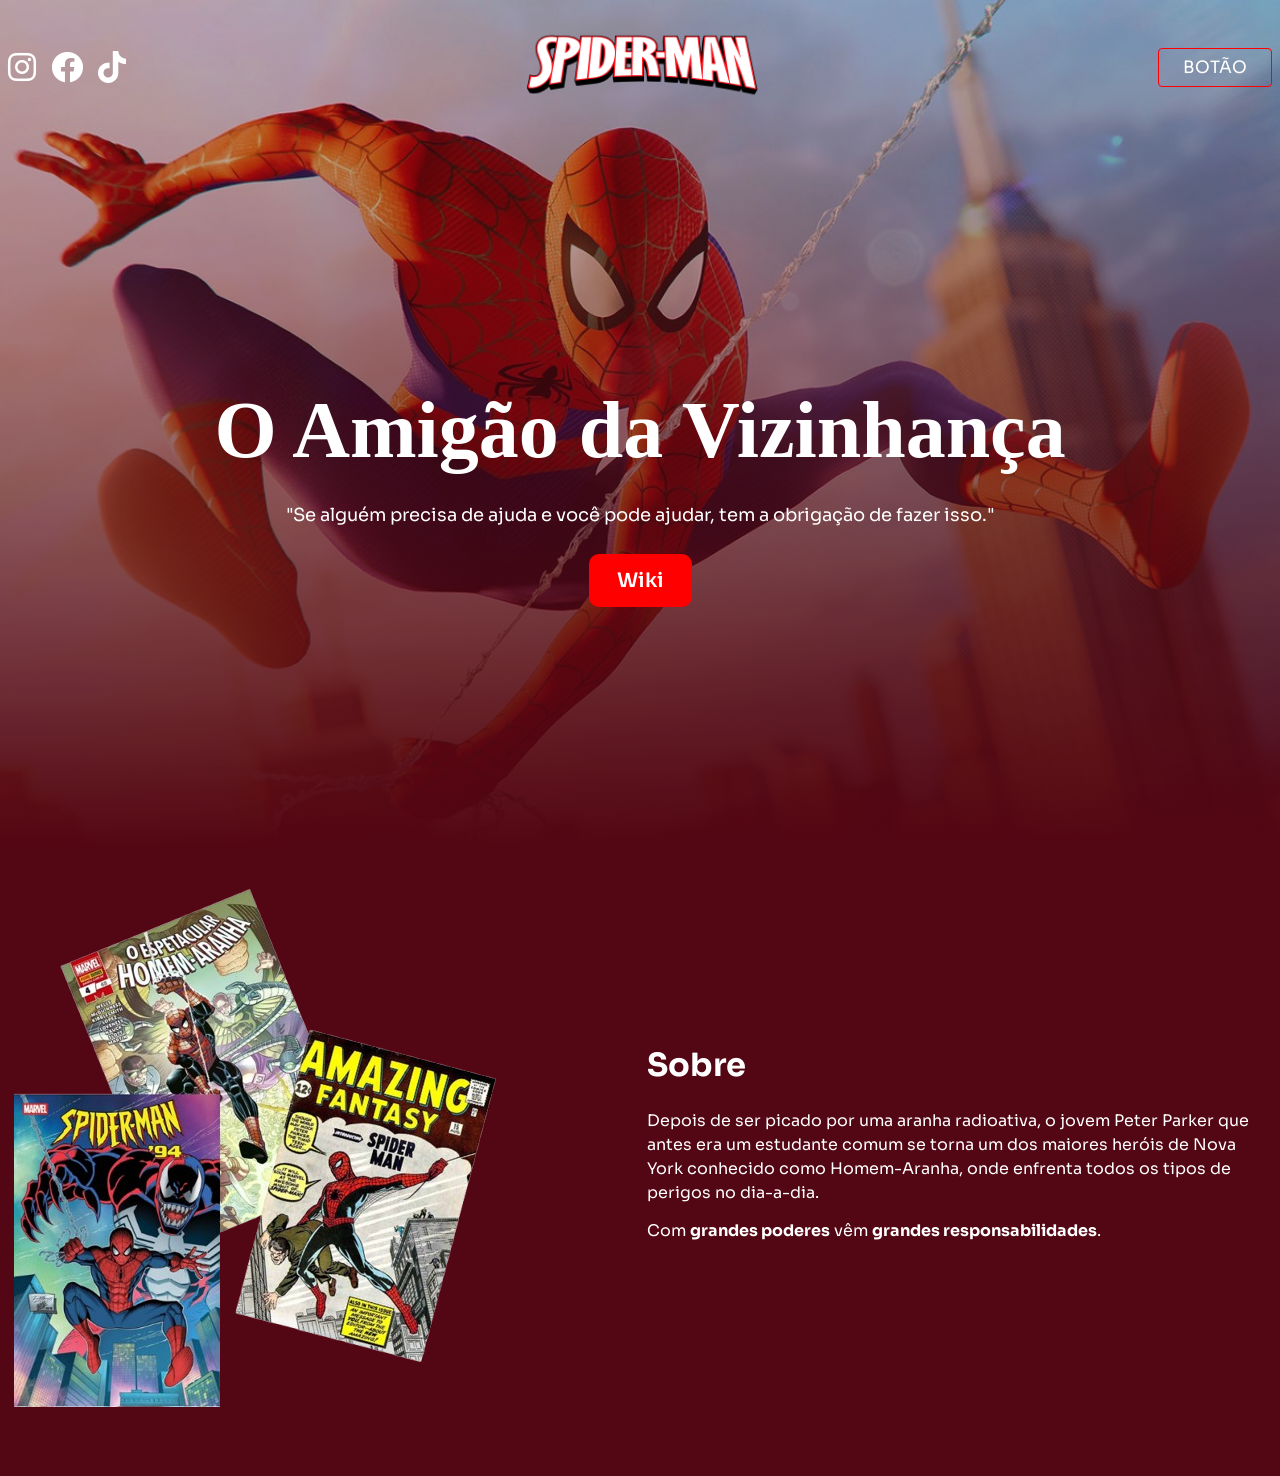
==== index.html @ e16826ea "adicionando files ao github" ====
<!DOCTYPE html>
<html lang="pt-br">
<head>
    <link rel="stylesheet" href="https://cdnjs.cloudflare.com/ajax/libs/font-awesome/6.0.0-beta3/css/all.min.css" integrity="sha512-Fo3rlrZj/k7ujTnHg4CGR2D7kSs0v4LLanw2qksYuRlEzO+tcaEPQogQ0KaoGN26/zrn20ImR1DfuLWnOo7aBA==" crossorigin="anonymous" referrerpolicy="no-referrer" />
    <link rel="stylesheet" href="style.css">
    <script src="app.js"></script>
    
    <meta charset="UTF-8">
    <meta name="viewport" content="width=device-width, initial-scale=1.0">
    
    <title>Landing Page Teste</title>
</head>

<body>
    <div class="home-page">
        <header>
            <nav class="content-header container">
                <div class="header-icone">
                    <a href="https://www.youtube.com/watch?v=dQw4w9WgXcQ" target="_blank">
                        <i class="fa-brands fa-instagram fa-2x" ></i>
                    </a>    

                    <a href="https://www.youtube.com/watch?v=dQw4w9WgXcQ" target="_blank">
                        <i class="fa-brands fa-facebook fa-2x"></i>
                    </a> 

                    <a href="https://www.youtube.com/watch?v=dQw4w9WgXcQ" target="_blank">
                        <i class="fa-brands fa-tiktok fa-2x"></i>
                    </a> 
                </div>

                <div class="header-logo">
                    <img src="assets/spider-man-logo.png" alt="logo-spider-man">
                </div>

                <div>
                    <button onclick="botao()" class="comprar" id="agora">BOTÃO</button>
                </div>
            </nav>
            
        
            <main class="wiki">
                <h1 id="amigo-vizinhanca">O Amigão da Vizinhança</h1>
                <p id="bordao">"Se alguém precisa de ajuda e você pode ajudar, tem a obrigação de fazer isso."</p>
                <a href="https://herois.fandom.com/pt-br/wiki/Homem-Aranha_(Marvel)" target="_blank" class="button-wiki">Wiki</a>
            </main>
        </header>
    </div>

        <section class="sobre">
            <div class="container miranha">
                <div>
                    <img src="/assets/quadrinhos-png.png" alt="quadrinhos-homem-aranha">
                </div>

                <div class="descricao-sobre">
                    <h2>Sobre</h2>
                    <p>Depois de ser picado por uma aranha radioativa, o jovem Peter Parker que antes era um estudante comum se torna um dos maiores heróis de Nova York conhecido como Homem-Aranha, onde enfrenta todos os tipos de perigos no dia-a-dia.</p>
                    <p>Com <strong>grandes poderes</strong> vêm <strong>grandes responsabilidades</strong>.</p>
                </div>
            </div>
        </section>
</body>
</html>
---- style.css ----
@import url('https://fonts.googleapis.com/css2?family=Sora:wght@100..800&display=swap');

* {
    margin: 0;
    padding: 0;
    box-sizing: border-box;
}

body {
    font-family: 'Sora', sans-serif;
    width: 100%;
    height: 100vh;
    position: relative;
    background-color: rgb(83, 6, 19);
}

header {
    width: 100%;
}

/* ------------------------- HEADER ----------------------- */

.content-header {
    display: flex;
    align-items: center;
    justify-content: space-between;
}

.header-logo {
    img {
        height: 130px;
    }
}

i {
    color: white;
}

.comprar {
    color: white;
     border: 1px solid red;
     padding: 8px 24px;
     border-radius: 4px;
     background-color: transparent;
     font-family: 'Sora', sans-serif;
     font-size: 17px;
}

.comprar:hover {
    background-color: rgba(5, 7, 75, 0.26);
    border-color: white;
    cursor: pointer;
}

.header-icone {
    display: flex;
    gap: 15px;
}

.header-icone a:hover {
    i {
        color: rgb(5, 7, 75);
    }
}

.home-page {
    position: relative;
}

.home-page::before {
    content: '';
    display: block;
    position: absolute;
    background-image: linear-gradient(to bottom, rgba(83, 6, 19, 0.1 ), rgb(83, 6, 19)), url(/assets/marvel-spider-man.png);
    left: 0;
    top: 0;
    width: 100%;
    height: 100%;
    z-index: -1;
    background-size: cover;
    background-repeat: no-repeat;
    background-position: 50% 0;
    opacity: 0.9;
}

.wiki {
    color: white;
    min-height: 80vh;

    display: flex;
    flex-direction: column;
    align-items: center;
    justify-content: center;
}

.container {
    max-width: 1440px;
    margin: 0 auto;
    padding: 0 8px;
}

#amigo-vizinhanca {
    font-family: cursive;
    font-size: 80px;
    text-align: center;
    line-height: 150%;
    max-width: 940px;
}

#bordao {
    font-size: 18px;
    text-align: center;
    margin: 14px 0;
}

.button-wiki {
    padding: 14px 28px;
    color: white;
    background-color: red;
    text-decoration: none;
    border-radius: 10px;
    font-size: 20px;
    border: none;
    font-weight: 600;
    margin: 14px 0;
}

.button-wiki:hover {
    background-color: rgb(5, 7, 75);
}
/* --------------------- HEADER ---------------------------- */


/* ---------------------- SOBRE --------------------------- */
.sobre {
    background-color: rgb(83, 6, 19);
    overflow: hidden;
    color: white;
}

.miranha {
    display: flex;
    justify-content: center;
    align-items: center;
    gap: 14px;
    padding: 34px 14px 64px 14px;

    img {
        max-width: 500px;
    }
}

.miranha div {
    flex: 1;
}

.descricao-sobre {
    h2 {
        font-size: 32px;
        margin-bottom: 24px;
    }

    p {
        font-size: 16px;
        margin-bottom: 14px;
        line-height: 150%;
    }
}
/* ----------------------- SOBRE ----------------------------- */





@media screen and (max-width: 770px){
    .content-header {
        width: 100%;
        flex-direction: column;
        align-items: center;
        justify-content: center;
        margin: 0;

        i {
            margin-top: 16px ;
            font-size: 34px;
        }
    }

    .miranha {
        flex-direction: column;
    }
}

@media screen and (max-width: 700px) {
    .wiki {
        min-height: 60vh;

        #amigo-vizinhanca {
            font-size: 40px;
            padding: 0 14px;
            width: 100%;
        }

        #bordao {
            font-size: 15px;
        }
    }
}
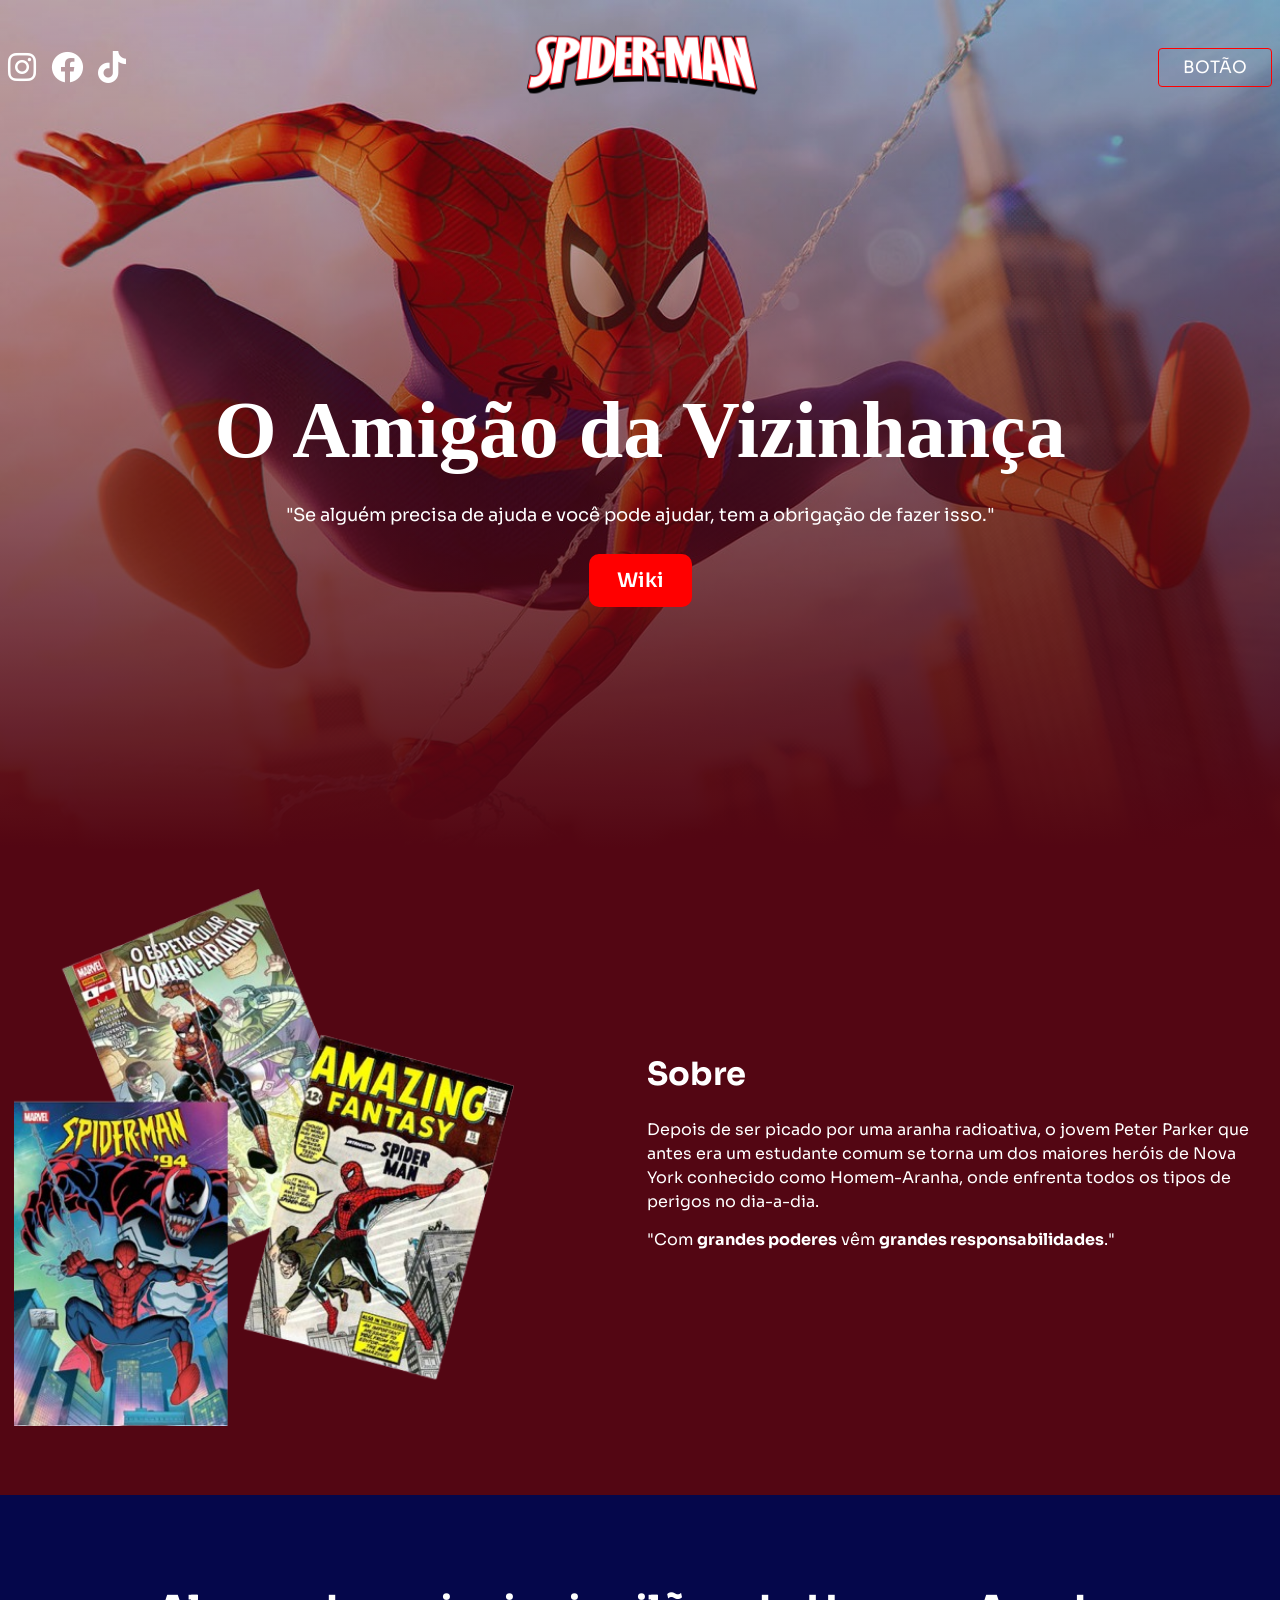
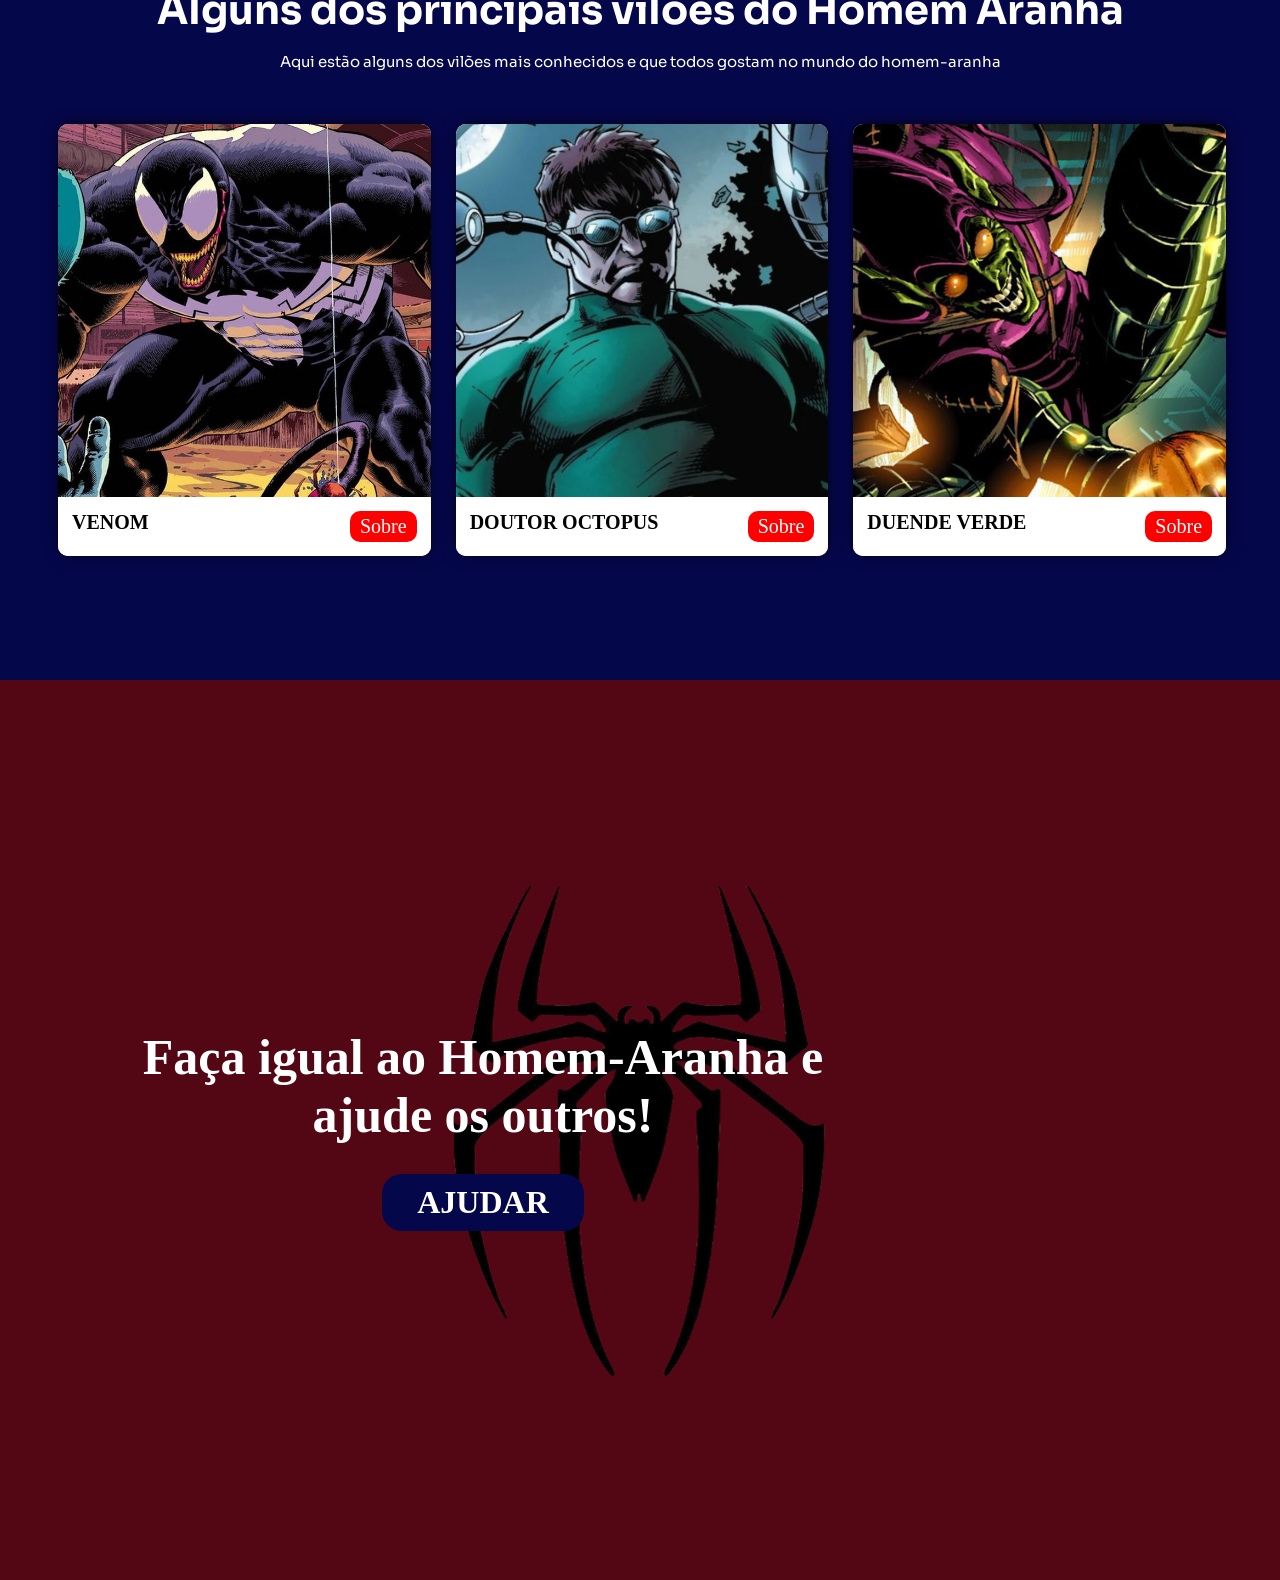
==== commit 346f3742: "Adicionado mais duas sections e 3 imagens" ====
--- a/index.html
+++ b/index.html
@@ -13,6 +13,7 @@
 
 <body>
     <div class="home-page">
+
         <header>
             <nav class="content-header container">
                 <div class="header-icone">
@@ -34,7 +35,7 @@
                 </div>
 
                 <div>
-                    <button onclick="botao()" class="comprar" id="agora">BOTÃO</button>
+                    <button onclick="botao()" class="button" id="agora">BOTÃO</button>
                 </div>
             </nav>
             
@@ -45,9 +46,11 @@
                 <a href="https://herois.fandom.com/pt-br/wiki/Homem-Aranha_(Marvel)" target="_blank" class="button-wiki">Wiki</a>
             </main>
         </header>
+
     </div>
 
         <section class="sobre">
+
             <div class="container miranha">
                 <div>
                     <img src="/assets/quadrinhos-png.png" alt="quadrinhos-homem-aranha">
@@ -56,9 +59,66 @@
                 <div class="descricao-sobre">
                     <h2>Sobre</h2>
                     <p>Depois de ser picado por uma aranha radioativa, o jovem Peter Parker que antes era um estudante comum se torna um dos maiores heróis de Nova York conhecido como Homem-Aranha, onde enfrenta todos os tipos de perigos no dia-a-dia.</p>
-                    <p>Com <strong>grandes poderes</strong> vêm <strong>grandes responsabilidades</strong>.</p>
+                    <p>"Com <strong>grandes poderes</strong> vêm <strong>grandes responsabilidades</strong>."</p>
+                </div>
+            </div>
+
+        </section>
+
+    <section class="viloes">
+
+        <div class="viloes-info container">
+            <h2>Alguns dos principais vilões do Homem Aranha</h2>
+            <p>Aqui estão alguns dos vilões mais conhecidos e que todos gostam no mundo do homem-aranha</p>
+        </div>
+        <section class="foto-viloes">
+            <div class="foto-vilao">
+                <img src="/assets/venom-jpg.jpg" alt="venom-jpg">
+                <div class="vilao-info">
+                    <strong>VENOM</strong>
+                    <a href="https://crossverse.fandom.com/pt-br/wiki/Venom_(Marvel_Comics)" target="_blank">Sobre</a>
+                </div>
+            </div>
+            <div class="foto-vilao">
+                <img src="/assets/doutor-octopus-jpg.jpg" alt="doutor-octopus-jpg">
+                <div class="vilao-info">
+                    <strong>DOUTOR OCTOPUS</strong>
+                    <a href="https://viloes.fandom.com/pt-br/wiki/Doutor_Octopus_(Marvel)" target="_blank">Sobre</a>
+                </div>
+            </div>
+            <div class="foto-vilao">
+                <img src="/assets/duende-verde-jpg.jpg" alt="duende-verde-jpg">
+                <div class="vilao-info">
+                    <strong>DUENDE VERDE</strong>
+                    <a href="https://viloes.fandom.com/pt-br/wiki/Duende_Verde_(Marvel)" target="_blank">Sobre</a>
                 </div>
             </div>
         </section>
+
+    </section>
+
+    <section class="ajudar miranha">
+        <img src="/assets/spider-logo.png" alt="spider-logo" id="spider-logo">
+        <div class="homem-aranha">
+        <h2>Faça igual ao <strong>Homem-Aranha</strong> e ajude os outros!</h2>
+        <a href="https://www.atados.com.br/" target="_blank" id="botao-ajudar">AJUDAR</a>
+        </div>
+
+        <iframe 
+            id="salto-miranha"
+            width="448" 
+            height="600" 
+            src="https://www.youtube.com/embed/ogSjNLMtbac" 
+            title="Mortal do Homem - Aranha" 
+            frameborder="0" 
+            allow="accelerometer; autoplay; clipboard-write; encrypted-media; gyroscope; picture-in-picture; web-share" 
+            referrerpolicy="strict-origin-when-cross-origin" 
+            allowfullscreen>
+        </iframe>
+    </section>
+
+    <footer class="footer">
+
+    </footer>
 </body>
 </html>
--- a/style.css
+++ b/style.css
@@ -1,208 +1,372 @@
-@import url('https://fonts.googleapis.com/css2?family=Sora:wght@100..800&display=swap');
-
-* {
-    margin: 0;
-    padding: 0;
-    box-sizing: border-box;
-}
-
-body {
-    font-family: 'Sora', sans-serif;
-    width: 100%;
-    height: 100vh;
-    position: relative;
-    background-color: rgb(83, 6, 19);
-}
-
-header {
-    width: 100%;
-}
-
-/* ------------------------- HEADER ----------------------- */
-
-.content-header {
-    display: flex;
-    align-items: center;
-    justify-content: space-between;
-}
-
-.header-logo {
+    @import url('https://fonts.googleapis.com/css2?family=Sora:wght@100..800&display=swap');
+
+    * {
+        margin: 0;
+        padding: 0;
+        box-sizing: border-box;
+    }
+
+    body {
+        font-family: 'Sora', sans-serif;
+        width: 100%;
+        height: 100vh;
+        position: relative;
+        background-color: rgb(83, 6, 19);
+    }
+
+    header {
+        width: 100%;
+    }
+
     img {
-        height: 130px;
-    }
-}
-
-i {
-    color: white;
-}
-
-.comprar {
-    color: white;
-     border: 1px solid red;
-     padding: 8px 24px;
-     border-radius: 4px;
-     background-color: transparent;
-     font-family: 'Sora', sans-serif;
-     font-size: 17px;
-}
-
-.comprar:hover {
-    background-color: rgba(5, 7, 75, 0.26);
-    border-color: white;
-    cursor: pointer;
-}
-
-.header-icone {
-    display: flex;
-    gap: 15px;
-}
-
-.header-icone a:hover {
+        width: 100%;
+    }
+
+    /* ------------------------- HEADER ----------------------- */
+
+    .content-header {
+        display: flex;
+        align-items: center;
+        justify-content: space-between;
+    }
+
+    .header-logo {
+        img {
+            height: 130px;
+        }
+    }
+
     i {
-        color: rgb(5, 7, 75);
-    }
-}
-
-.home-page {
-    position: relative;
-}
-
-.home-page::before {
-    content: '';
-    display: block;
-    position: absolute;
-    background-image: linear-gradient(to bottom, rgba(83, 6, 19, 0.1 ), rgb(83, 6, 19)), url(/assets/marvel-spider-man.png);
-    left: 0;
-    top: 0;
-    width: 100%;
-    height: 100%;
-    z-index: -1;
-    background-size: cover;
-    background-repeat: no-repeat;
-    background-position: 50% 0;
-    opacity: 0.9;
-}
-
-.wiki {
-    color: white;
-    min-height: 80vh;
-
-    display: flex;
-    flex-direction: column;
-    align-items: center;
-    justify-content: center;
-}
-
-.container {
-    max-width: 1440px;
-    margin: 0 auto;
-    padding: 0 8px;
-}
-
-#amigo-vizinhanca {
-    font-family: cursive;
-    font-size: 80px;
-    text-align: center;
-    line-height: 150%;
-    max-width: 940px;
-}
-
-#bordao {
-    font-size: 18px;
-    text-align: center;
-    margin: 14px 0;
-}
-
-.button-wiki {
-    padding: 14px 28px;
-    color: white;
-    background-color: red;
-    text-decoration: none;
-    border-radius: 10px;
-    font-size: 20px;
-    border: none;
-    font-weight: 600;
-    margin: 14px 0;
-}
-
-.button-wiki:hover {
-    background-color: rgb(5, 7, 75);
-}
-/* --------------------- HEADER ---------------------------- */
-
-
-/* ---------------------- SOBRE --------------------------- */
-.sobre {
-    background-color: rgb(83, 6, 19);
-    overflow: hidden;
-    color: white;
-}
-
-.miranha {
-    display: flex;
-    justify-content: center;
-    align-items: center;
-    gap: 14px;
-    padding: 34px 14px 64px 14px;
-
-    img {
-        max-width: 500px;
-    }
-}
-
-.miranha div {
-    flex: 1;
-}
-
-.descricao-sobre {
-    h2 {
+        color: white;
+    }
+
+    .button {
+        color: white;
+        border: 1px solid red;
+        padding: 8px 24px;
+        border-radius: 4px;
+        background-color: transparent;
+        font-family: 'Sora', sans-serif;
+        font-size: 17px;
+        cursor: pointer;
+    }
+
+    .button:hover {
+        background-color: rgb(5, 7, 75);
+        border: 1px solid white;
+        transition: background-color 0.8s;
+    }
+
+    .header-icone {
+        display: flex;
+        gap: 15px;
+    }
+
+    .header-icone a:hover {
+        i {
+            animation: translateY 0.8s infinite alternate;
+            color: rgb(5, 7, 75);
+        }
+    }
+
+    @keyframes translateY {
+        from{
+            transform: translateY(0) scale(1);
+        }
+        to {
+            transform: translateY(-8px) scale(1);
+        }
+    }
+
+    .home-page {
+        position: relative;
+    }
+
+    .home-page::before {
+        content: '';
+        display: block;
+        position: absolute;
+        background-image: linear-gradient(to bottom, rgba(83, 6, 19, 0.1 ), rgb(83, 6, 19)), url(/assets/marvel-spider-man.png);
+        left: 0;
+        top: 0;
+        width: 100%;
+        height: 100%;
+        z-index: -1;
+        background-size: cover;
+        background-repeat: no-repeat;
+        background-position: 50% 0;
+        opacity: 0.9;
+    }
+
+    .wiki {
+        color: white;
+        min-height: 80vh;
+
+        display: flex;
+        flex-direction: column;
+        align-items: center;
+        justify-content: center;
+    }
+
+    .container {
+        max-width: 1440px;
+        margin: 0 auto;
+        padding: 0 8px;
+    }
+
+    #amigo-vizinhanca {
+        font-family: cursive;
+        font-size: 80px;
+        text-align: center;
+        line-height: 150%;
+        max-width: 940px;
+    }
+
+    #bordao {
+        font-size: 18px;
+        text-align: center;
+        margin: 14px 0;
+    }
+
+    .button-wiki {
+        padding: 14px 28px;
+        color: white;
+        background-color: red;
+        text-decoration: none;
+        border-radius: 10px;
+        font-size: 20px;
+        border: none;
+        font-weight: 600;
+        margin: 14px 0;
+    }
+
+    .button-wiki:hover {
+        background-color: rgb(5, 7, 75);
+        transition: background-color 0.3s;
+    }
+
+    /* --------------------- HEADER ---------------------------- */
+
+
+    /* ---------------------- SOBRE --------------------------- */
+
+    .sobre {
+        background-color: rgb(83, 6, 19);
+        overflow: hidden;
+        color: white;
+    }
+
+    .miranha {
+        display: flex;
+        justify-content: center;
+        align-items: center;
+        gap: 14px;
+        padding: 34px 14px 64px 14px;
+
+        img {
+            max-width: 500px;
+        }
+    }
+
+    .miranha div {
+        flex: 1;
+    }
+
+    .descricao-sobre {
+        h2 {
+            font-size: 32px;
+            margin-bottom: 24px;
+        }
+
+        p {
+            font-size: 16px;
+            margin-bottom: 14px;
+            line-height: 150%;
+        }
+    }
+
+    @media screen and (max-width: 770px){
+        .content-header {
+            width: 100%;
+            flex-direction: column;
+            align-items: center;
+            justify-content: center;
+            margin: 0;
+
+            i {
+                margin-top: 16px ;
+                font-size: 34px;
+            }
+        }
+
+        .miranha {
+            flex-direction: column;
+        }
+
+        .foto-viloes {
+            flex-direction: column;
+        }
+    }
+
+    /* ----------------------- SOBRE ----------------------------- */
+
+
+    /* -------------------------- VILOES ----------------------- */
+
+    .viloes {
+        background-color: rgb(5, 7, 75);
+        color: white;
+        display: flex;
+        align-items: center;
+        justify-content: center;
+        padding: 90px 14px;
+        flex-direction: column;
+    }
+
+    .viloes-info {
+
+        h2 {
+            text-align: center;
+            font-size: 40px;
+            margin-bottom: 15px;
+        }
+
+        p {
+            text-align: center;
+            font-size: 15px;
+            margin-bottom: 50px;
+            line-height: 150%;
+        }
+    }
+
+    .foto-viloes {
+        display: flex;
+        justify-content: center;
+        align-items: center;
+        gap: 25px;
+        padding: 0 40px 34px 44px;
+
+        img {
+            max-height: 400px;
+            transition: transform 0.2s;
+        }
+    }
+
+    .foto-vilao {
+        flex: 1;
+        display: flex;
+        flex-direction: column;
+        background-color: white;
+        border-radius: 10px;
+        color: black;
+        box-shadow: 0px -1px 17px -4px black;
+        overflow: hidden;
+    }
+
+    .foto-vilao:hover {
+
+        img {
+        transform: scale(1.2);
+        z-index: 1;
+        }
+    }
+    .vilao-info {
+        background-color: white;
+        width: 100%;
+        display: flex;
+        justify-content: space-between;
+        padding: 14px;
+        z-index: 10;
+        font-family: cursive;
+        font-size: 20px;
+        cursor: default;
+
+        a {
+            color: white;
+            background-color: red;
+            padding: 4px 10px;
+            font-size: 20px;
+            border: 0;
+            border-radius: 10px;
+            cursor: pointer;
+            text-decoration: none;
+        }
+    }
+
+    .vilao-info a:hover {
+        background-color: rgb(138, 1, 1);
+    }
+
+    .vilao-info a:active {
+        background-color: rgb(66, 1, 1);
+    }
+
+    /* -------------------------- VILOES ----------------------- */
+
+    /* --------------------------AJUDAR------------------------------ */
+
+    .ajudar {
+        height: 100vh;
+        padding: 0 200px;
+    }
+
+    #spider-logo {
+        position:absolute;
+        z-index: -1;
+        
+    }
+
+    .homem-aranha {
+        color: white;
+        display: flex;
+        flex-direction: column;
+
+        h2 {
+            text-align: center;
+            font-size: 50px;
+            font-family: cursive;
+            width: 750px;
+            align-self: center;
+        }
+
+        #botao-ajudar {
+        color: white;
+        text-decoration: none;
+        background-color: rgb(5, 7, 75);
+        padding: 10px 35px;
         font-size: 32px;
-        margin-bottom: 24px;
-    }
-
-    p {
-        font-size: 16px;
-        margin-bottom: 14px;
-        line-height: 150%;
-    }
-}
-/* ----------------------- SOBRE ----------------------------- */
-
-
-
-
-
-@media screen and (max-width: 770px){
-    .content-header {
-        width: 100%;
-        flex-direction: column;
-        align-items: center;
-        justify-content: center;
-        margin: 0;
-
-        i {
-            margin-top: 16px ;
-            font-size: 34px;
-        }
-    }
-
-    .miranha {
-        flex-direction: column;
-    }
-}
-
-@media screen and (max-width: 700px) {
-    .wiki {
-        min-height: 60vh;
-
-        #amigo-vizinhanca {
-            font-size: 40px;
-            padding: 0 14px;
-            width: 100%;
-        }
-
-        #bordao {
-            font-size: 15px;
-        }
-    }
-}+        border-radius: 20px;
+        font-family: cursive;
+        font-weight: bold;
+        align-self: center;
+        margin-top: 30px;
+    }
+
+    #botao-ajudar:hover {
+        background-color: red;
+        transition: background-color 0.3s;
+    }
+
+    #botao-ajudar:active {
+        background-color: rgb(77, 4, 4);
+    }
+    }
+
+    /* --------------------------AJUDAR------------------------------ */
+
+
+    @media screen and (max-width: 700px) {
+        .wiki {
+            min-height: 60vh;
+
+            #amigo-vizinhanca {
+                font-size: 40px;
+                padding: 0 14px;
+                width: 100%;
+            }
+
+            #bordao {
+                font-size: 15px;
+            }
+        }
+    }
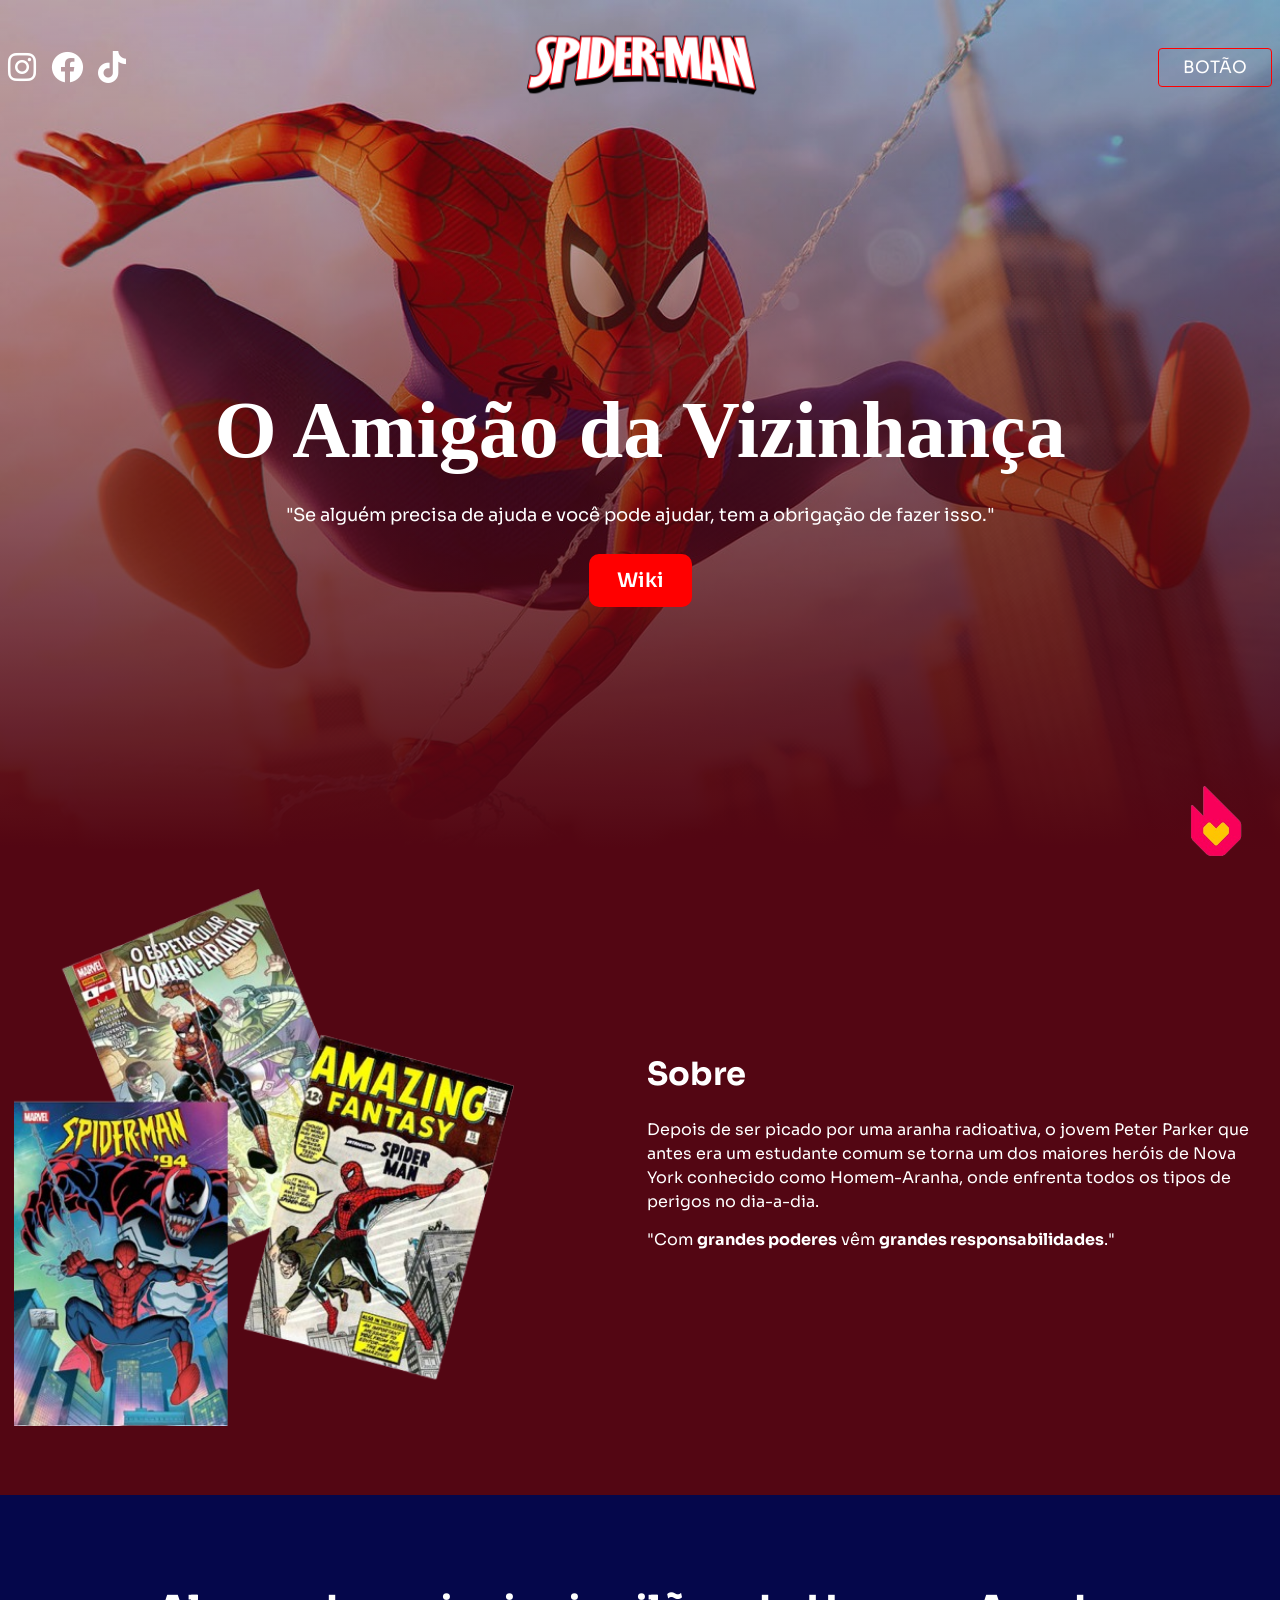
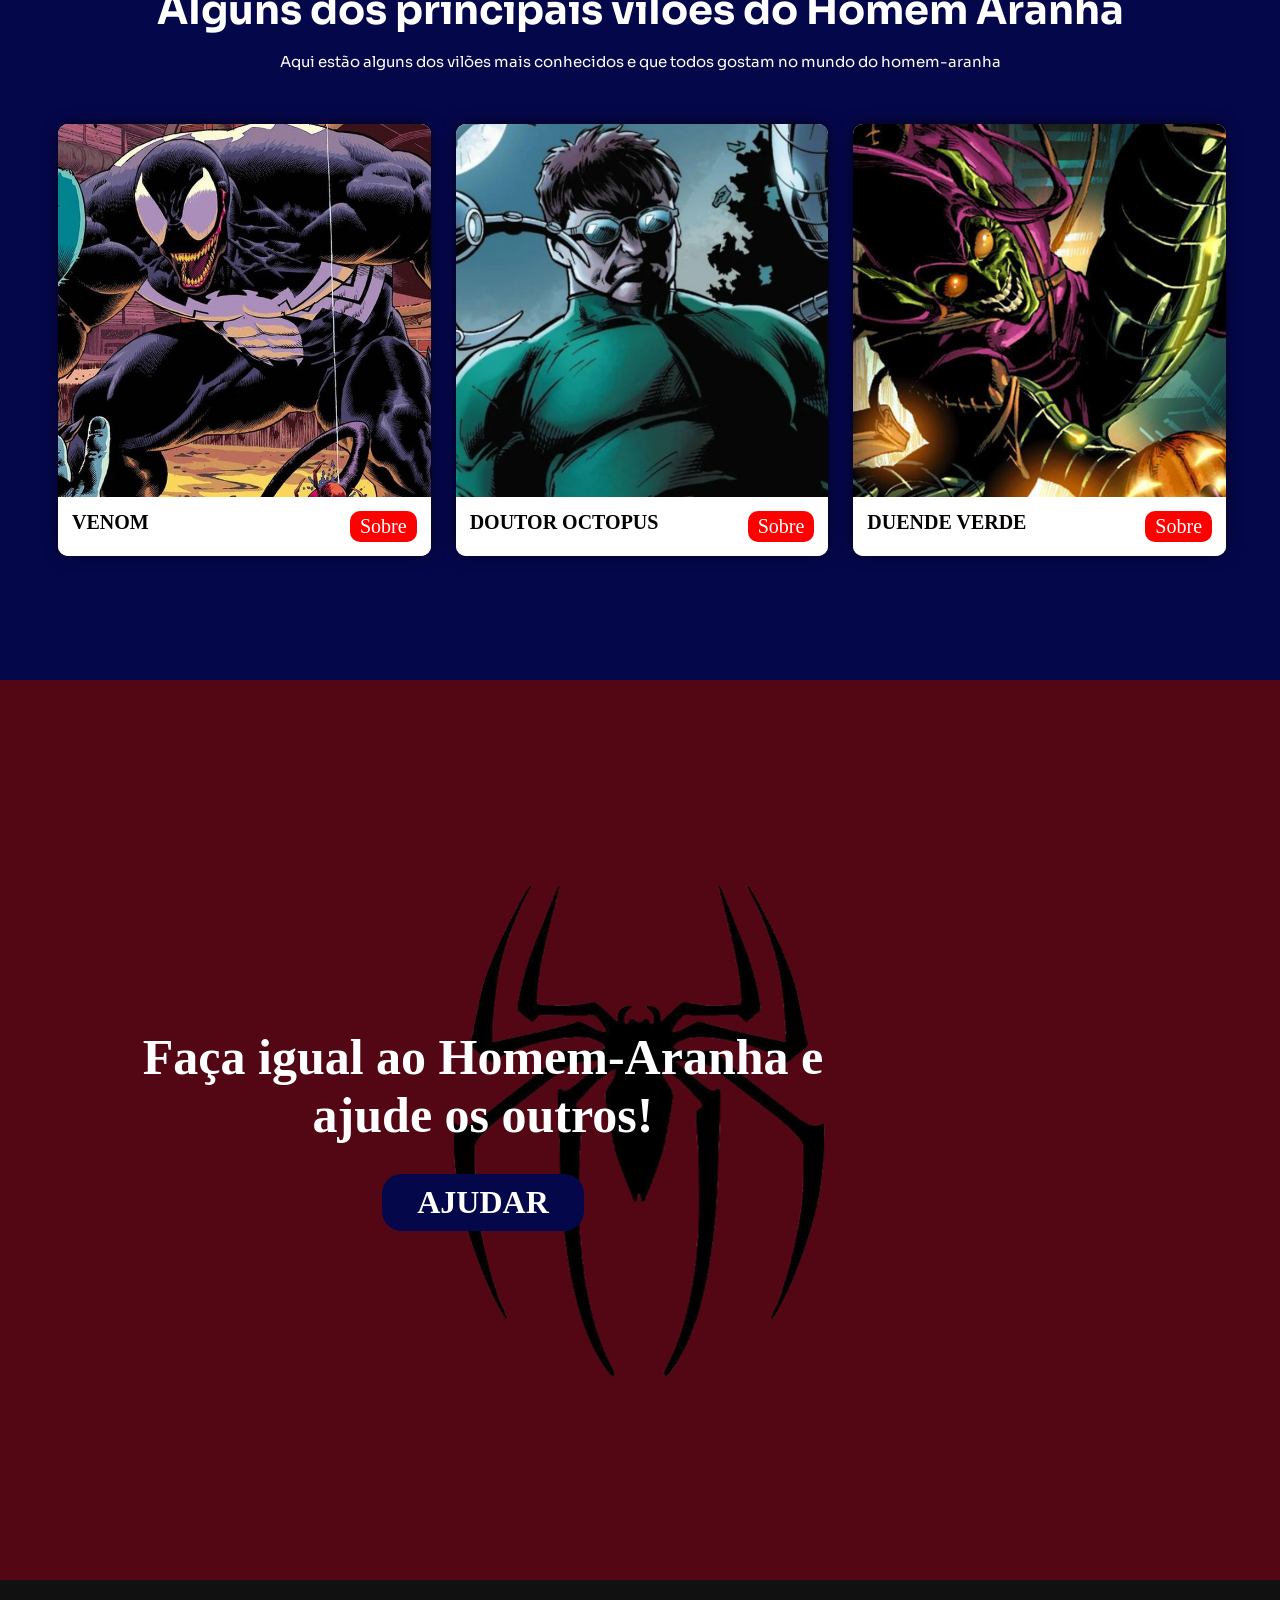
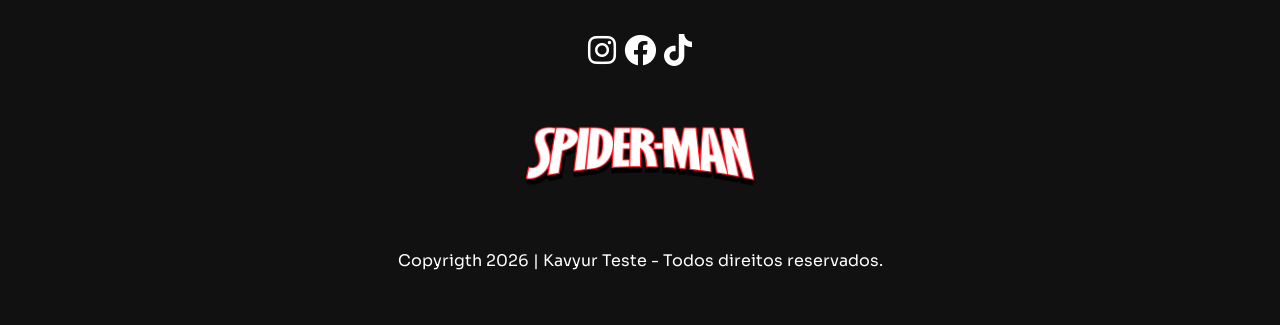
==== commit dd8c3d0f: "Adicionado footer e animações" ====
--- a/index.html
+++ b/index.html
@@ -3,7 +3,9 @@
 <head>
     <link rel="stylesheet" href="https://cdnjs.cloudflare.com/ajax/libs/font-awesome/6.0.0-beta3/css/all.min.css" integrity="sha512-Fo3rlrZj/k7ujTnHg4CGR2D7kSs0v4LLanw2qksYuRlEzO+tcaEPQogQ0KaoGN26/zrn20ImR1DfuLWnOo7aBA==" crossorigin="anonymous" referrerpolicy="no-referrer" />
     <link rel="stylesheet" href="style.css">
-    <script src="app.js"></script>
+    <link href="https://unpkg.com/aos@2.3.1/dist/aos.css" rel="stylesheet">
+
+    <script src="https://unpkg.com/aos@2.3.1/dist/aos.js"></script>
     
     <meta charset="UTF-8">
     <meta name="viewport" content="width=device-width, initial-scale=1.0">
@@ -16,34 +18,56 @@
 
         <header>
             <nav class="content-header container">
-                <div class="header-icone">
-                    <a href="https://www.youtube.com/watch?v=dQw4w9WgXcQ" target="_blank">
+                <div class="header-icone" >
+                    <a href="https://www.youtube.com/watch?v=dQw4w9WgXcQ" target="_blank"data-aos="fade-down" data-aos-duration="200">
                         <i class="fa-brands fa-instagram fa-2x" ></i>
                     </a>    
 
-                    <a href="https://www.youtube.com/watch?v=dQw4w9WgXcQ" target="_blank">
+                    <a href="https://www.youtube.com/watch?v=dQw4w9WgXcQ" target="_blank"data-aos="fade-down" data-aos-duration="300">
                         <i class="fa-brands fa-facebook fa-2x"></i>
                     </a> 
 
-                    <a href="https://www.youtube.com/watch?v=dQw4w9WgXcQ" target="_blank">
+                    <a href="https://www.youtube.com/watch?v=dQw4w9WgXcQ" target="_blank"data-aos="fade-down" data-aos-duration="400">
                         <i class="fa-brands fa-tiktok fa-2x"></i>
                     </a> 
                 </div>
 
-                <div class="header-logo">
-                    <img src="assets/spider-man-logo.png" alt="logo-spider-man">
+                <div class="header-logo" data-aos="fade-up" data-aos-delay="400">
+                    <img 
+                    src="assets/spider-man-logo.png" 
+                    alt="logo-spider-man" 
+                    data-aos="flip-up" 
+                    data-aos-delay="300" 
+                    data-aos-duration="1000">
                 </div>
 
                 <div>
-                    <button onclick="botao()" class="button" id="agora">BOTÃO</button>
+                    <button 
+                    onclick="botao()" 
+                    class="button" 
+                    id="agora" 
+                    data-aos="zoom-in-up" 
+                    data-aos-delay="500"
+                    >BOTÃO</button>
                 </div>
             </nav>
             
         
             <main class="wiki">
-                <h1 id="amigo-vizinhanca">O Amigão da Vizinhança</h1>
-                <p id="bordao">"Se alguém precisa de ajuda e você pode ajudar, tem a obrigação de fazer isso."</p>
-                <a href="https://herois.fandom.com/pt-br/wiki/Homem-Aranha_(Marvel)" target="_blank" class="button-wiki">Wiki</a>
+                <h1 id="amigo-vizinhanca" 
+                data-aos="fade-up" 
+                data-aos-delay="800"
+                >O Amigão da Vizinhança</h1>
+
+                <p id="bordao" 
+                data-aos="fade-up" 
+                data-aos-delay="1000"
+                >"Se alguém precisa de ajuda e você pode ajudar, tem a obrigação de fazer isso."</p>
+
+                <a href="https://herois.fandom.com/pt-br/wiki/Homem-Aranha_(Marvel)" target="_blank" class="button-wiki" 
+                data-aos="fade-up" 
+                data-aos-delay="1400"
+                >Wiki</a>
             </main>
         </header>
 
@@ -53,13 +77,27 @@
 
             <div class="container miranha">
                 <div>
-                    <img src="/assets/quadrinhos-png.png" alt="quadrinhos-homem-aranha">
-                </div>
+                    <img src="/assets/quadrinhos-png.png" alt="quadrinhos-homem-aranha" 
+                    data-aos="fade-zoom-in"
+                    data-aos-easing="ease-in-back"
+                    data-aos-delay="300"
+                    ></div>
 
                 <div class="descricao-sobre">
-                    <h2>Sobre</h2>
-                    <p>Depois de ser picado por uma aranha radioativa, o jovem Peter Parker que antes era um estudante comum se torna um dos maiores heróis de Nova York conhecido como Homem-Aranha, onde enfrenta todos os tipos de perigos no dia-a-dia.</p>
-                    <p>"Com <strong>grandes poderes</strong> vêm <strong>grandes responsabilidades</strong>."</p>
+                    <h2 
+                    data-aos="fade-down" 
+                    data-aos-delay="500"
+                    >Sobre</h2>
+                    
+                    <p 
+                    data-aos="fade-left" 
+                    data-aos-delay="800"
+                    >Depois de ser picado por uma aranha radioativa, o jovem Peter Parker que antes era um estudante comum se torna um dos maiores heróis de Nova York conhecido como Homem-Aranha, onde enfrenta todos os tipos de perigos no dia-a-dia.</p>
+
+                    <p 
+                    data-aos="fade-up" 
+                    data-aos-delay="2000"
+                    >"Com <strong>grandes poderes</strong> vêm <strong>grandes responsabilidades</strong>."</p>
                 </div>
             </div>
 
@@ -68,40 +106,62 @@
     <section class="viloes">
 
         <div class="viloes-info container">
-            <h2>Alguns dos principais vilões do Homem Aranha</h2>
-            <p>Aqui estão alguns dos vilões mais conhecidos e que todos gostam no mundo do homem-aranha</p>
+            <h2 data-aos="fade-down" data-aos-delay="500">Alguns dos principais vilões do Homem Aranha</h2>
+            <p data-aos="fade-up" data-aos-delay="800">Aqui estão alguns dos vilões mais conhecidos e que todos gostam no mundo do homem-aranha</p>
         </div>
         <section class="foto-viloes">
-            <div class="foto-vilao">
+
+            <div class="foto-vilao" 
+                data-aos="fade-down"
+                data-aos-duration="500">
+
                 <img src="/assets/venom-jpg.jpg" alt="venom-jpg">
                 <div class="vilao-info">
                     <strong>VENOM</strong>
                     <a href="https://crossverse.fandom.com/pt-br/wiki/Venom_(Marvel_Comics)" target="_blank">Sobre</a>
                 </div>
             </div>
-            <div class="foto-vilao">
+
+            <div class="foto-vilao"
+                data-aos="fade-down"
+                data-aos-duration="800">
+
                 <img src="/assets/doutor-octopus-jpg.jpg" alt="doutor-octopus-jpg">
                 <div class="vilao-info">
                     <strong>DOUTOR OCTOPUS</strong>
                     <a href="https://viloes.fandom.com/pt-br/wiki/Doutor_Octopus_(Marvel)" target="_blank">Sobre</a>
                 </div>
             </div>
-            <div class="foto-vilao">
+
+            <div class="foto-vilao"
+                data-aos="fade-down"
+                data-aos-duration="1200">
+
                 <img src="/assets/duende-verde-jpg.jpg" alt="duende-verde-jpg">
                 <div class="vilao-info">
                     <strong>DUENDE VERDE</strong>
                     <a href="https://viloes.fandom.com/pt-br/wiki/Duende_Verde_(Marvel)" target="_blank">Sobre</a>
                 </div>
             </div>
+
         </section>
 
     </section>
 
     <section class="ajudar miranha">
         <img src="/assets/spider-logo.png" alt="spider-logo" id="spider-logo">
+
         <div class="homem-aranha">
-        <h2>Faça igual ao <strong>Homem-Aranha</strong> e ajude os outros!</h2>
-        <a href="https://www.atados.com.br/" target="_blank" id="botao-ajudar">AJUDAR</a>
+        <h2 data-aos="fade-down" data-aos-delay="200">Faça igual ao <strong>Homem-Aranha</strong> e ajude os outros!</h2>
+
+        <a 
+        href="https://www.atados.com.br/" 
+        target="_blank" 
+        id="botao-ajudar" 
+        data-aos="zoom-out-up" 
+        data-aos-delay="500"
+        >AJUDAR</a>
+
         </div>
 
         <iframe 
@@ -113,12 +173,43 @@
             frameborder="0" 
             allow="accelerometer; autoplay; clipboard-write; encrypted-media; gyroscope; picture-in-picture; web-share" 
             referrerpolicy="strict-origin-when-cross-origin" 
-            allowfullscreen>
+            allowfullscreen
+            data-aos="zoom-in-up"
+            data-aos-delay="500">
         </iframe>
     </section>
 
     <footer class="footer">
-
+        <div class="footer-icons">
+            <a href="https://www.youtube.com/watch?v=dQw4w9WgXcQ" target="_blank">
+                <i class="fa-brands fa-instagram fa-2x" ></i>
+            </a>    
+
+            <a href="https://www.youtube.com/watch?v=dQw4w9WgXcQ" target="_blank">
+                <i class="fa-brands fa-facebook fa-2x"></i>
+            </a> 
+
+            <a href="https://www.youtube.com/watch?v=dQw4w9WgXcQ" target="_blank">
+                <i class="fa-brands fa-tiktok fa-2x"></i>
+            </a> 
+        </div>
+
+        <div>
+            <img src="/assets/spider-man-logo.png" alt="spider-man-logo">
+        </div>
+
+        <p>Copyrigth 2026 | Kavyur Teste - Todos direitos reservados.</p>
     </footer>
+
+    <a data-aos="fade-left" data-aos-delay="3000"
+    class="btn-fandom"
+    href="https://herois.fandom.com/pt-br/wiki/Homem-Aranha_(Marvel)" 
+    target="_blank">
+        <img src="/assets/fandom-logo.png" alt="fandom-logo" >
+
+        <span class="maisinfo">Descubra mais sobre suas aventuras!</span>
+    </a>
+
+    <script src="app.js"></script>
 </body>
 </html>
--- a/style.css
+++ b/style.css
@@ -352,21 +352,108 @@
     }
     }
 
-    /* --------------------------AJUDAR------------------------------ */
-
-
-    @media screen and (max-width: 700px) {
-        .wiki {
-            min-height: 60vh;
-
-            #amigo-vizinhanca {
-                font-size: 40px;
-                padding: 0 14px;
-                width: 100%;
-            }
-
-            #bordao {
-                font-size: 15px;
-            }
-        }
-    }+/* --------------------------AJUDAR------------------------------ */
+
+/* ------------------------- FOOTER ------------------------------ */
+
+.footer {
+    background-color: rgb(17, 17, 17);
+    display: flex;
+    flex-direction: column;
+    justify-content: center;
+    align-items: center;
+    padding: 54px 0;
+    color: white;
+    gap: 24px;
+    text-align: center;
+}
+
+.footer img {
+    height: 130px;
+}
+
+.footer-icons {
+    display: flex;
+    gap: 8px;
+}
+
+/* ------------------------- FOOTER ------------------------------ */
+
+/* ------------------------ BTN-FANDOM -------------------------- */
+
+.btn-fandom {
+
+    position: fixed;
+    bottom: 24px;
+    right: 14px;
+    z-index: 11;
+
+    img {
+    max-width: 100px;
+    transition: transform 0.4s
+    }
+
+    img:hover {
+        transform: scale(1.15);
+    }
+}
+
+.btn-fandom .maisinfo {
+    text-align: center;
+    visibility: hidden;
+    position: absolute;
+    width: 200px;
+    top: 8px;
+    left: -190px;
+    background-color: black;
+    color: white;
+    padding: 4px;
+    border-radius: 8px;
+    opacity: 0;
+    transition: opacity 0.4s;
+}
+
+.btn-fandom:hover .maisinfo {
+    visibility: visible;
+    opacity: 1;
+}
+/* ------------------------ BTN-FANDOM -------------------------- */
+
+
+
+@media screen and (max-width: 700px) {
+    .wiki {
+        min-height: 60vh;
+
+        #amigo-vizinhanca {
+            font-size: 40px;
+            padding: 0 14px;
+            width: 100%;
+        }
+
+        #bordao {
+            font-size: 15px;
+        }
+    }
+
+    .ajudar {
+        padding: 0;
+        margin-top: 60px;
+
+         h2 {
+            width: 300px;
+            font-size: 40px;
+        }
+    }
+
+    #salto-miranha {
+        width: 300px;
+        margin-bottom: 100px;
+    }
+
+    .btn-fandom {
+        max-width: 66px;
+        bottom: 15px;
+        right: 0;
+    }
+}
